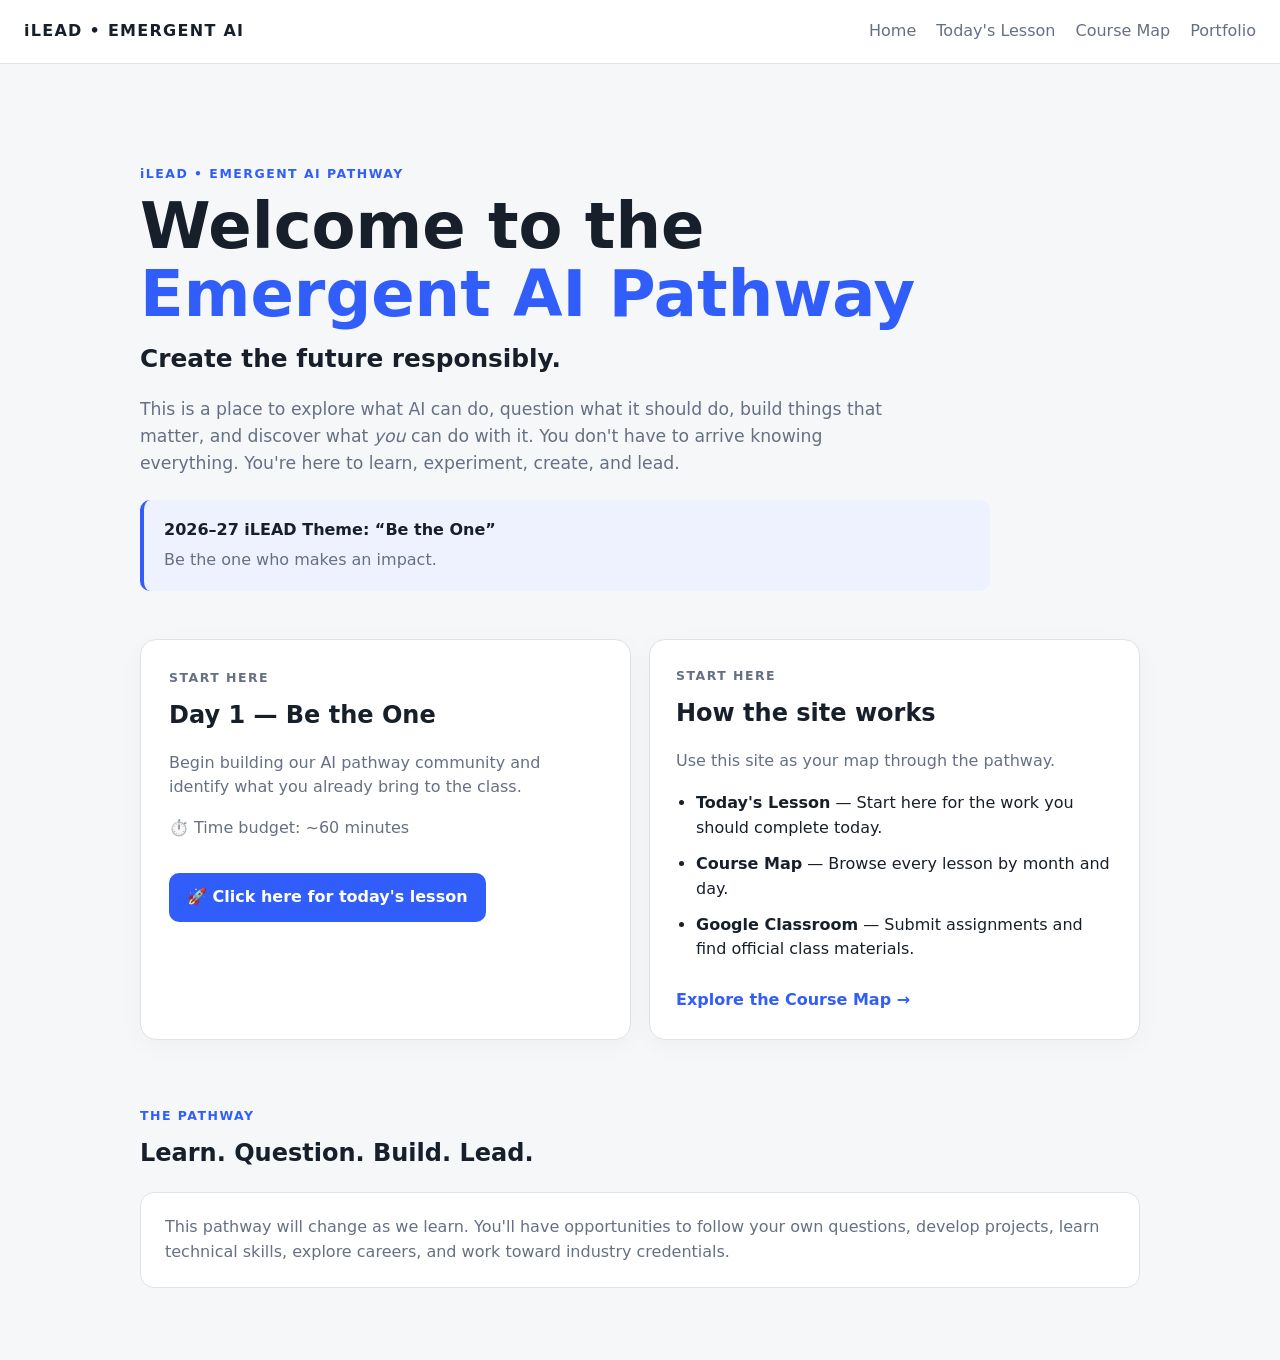
==== index.html @ fb808ba1 "Update index.html" ====
<!doctype html>
<html lang="en">
<head>
<meta charset="utf-8"><meta name="viewport" content="width=device-width, initial-scale=1">
<title>Emergent AI Pathway | iLEAD</title><link rel="stylesheet" href="styles.css">
</head>
<body>
<header class="site-header"><a class="brand" href="index.html">iLEAD • EMERGENT AI</a><nav>
    <a href="index.html">Home</a>

    <a href="today.html">Today's Lesson</a>

    <a href="course-map.html">Course Map</a>

    <a href="portfolio.html">Portfolio</a>
</nav></header>
<main class="container">
<section class="welcome">
<p class="eyebrow">iLEAD • EMERGENT AI PATHWAY</p>
<h1>Welcome to the<br><span>Emergent AI Pathway</span></h1>
<p class="welcome-subtitle">Create the future responsibly.</p>
<p class="welcome-text">This is a place to explore what AI can do, question what it should do, build things that matter, and discover what <em>you</em> can do with it. You don't have to arrive knowing everything. You're here to learn, experiment, create, and lead.</p>
<div class="theme-note"><strong>2026–27 iLEAD Theme: “Be the One”</strong><span>Be the one who makes an impact.</span></div>
</section>
<section class="home-grid">
<div id="today-card" class="home-card today-card"></div>
<div class="home-card"><p class="eyebrow">START HERE</p><h2>How the site works</h2><p>Use this site as your map through the pathway.</p><ul class="site-guide"><li><strong>Today's Lesson</strong> — Start here for the work you should complete today.</li><li><strong>Course Map</strong> — Browse every lesson by month and day.</li><li><strong>Google Classroom</strong> — Submit assignments and find official class materials.</li></ul><a class="text-link" href="course-map.html">Explore the Course Map →</a></div>
</section>
<section class="section"><p class="eyebrow">THE PATHWAY</p><h2>Learn. Question. Build. Lead.</h2><div class="pathway-note"><p>This pathway will change as we learn. You'll have opportunities to follow your own questions, develop projects, learn technical skills, explore careers, and work toward industry credentials.</p></div></section>
</main><script src="app.js"></script>
</body></html>
---- styles.css ----
*{box-sizing:border-box}:root{--bg:#f6f7f9;--surface:#fff;--text:#17202a;--muted:#667085;--line:#dfe3e8;--accent:#315efb;--accent-soft:#eef2ff;--max:1000px}body{margin:0;font-family:Inter,ui-sans-serif,system-ui,-apple-system,BlinkMacSystemFont,"Segoe UI",sans-serif;background:var(--bg);color:var(--text);line-height:1.55}a{color:inherit}.site-header{height:64px;display:flex;align-items:center;justify-content:space-between;padding:0 24px;background:var(--surface);border-bottom:1px solid var(--line);position:sticky;top:0;z-index:10}.brand{font-weight:800;letter-spacing:.08em;text-decoration:none}nav{display:flex;gap:20px}nav a{text-decoration:none;color:var(--muted)}nav a:hover{color:var(--text)}.container{width:min(var(--max),calc(100% - 32px));margin:0 auto;padding:48px 0 72px}.eyebrow{font-size:.78rem;font-weight:800;letter-spacing:.12em;color:var(--accent);margin:0 0 10px}h1{font-size:clamp(2.1rem,5vw,4rem);line-height:1.05;margin:0 0 12px}h2{margin-top:0}.welcome{padding:52px 0 36px;max-width:850px}.welcome h1 span{color:var(--accent)}.welcome-subtitle{font-size:1.55rem;font-weight:750;margin:0 0 18px}.welcome-text{max-width:760px;font-size:1.08rem;color:var(--muted)}.theme-note{margin-top:24px;padding:18px 20px;background:var(--accent-soft);border-left:4px solid var(--accent);border-radius:10px}.theme-note strong,.theme-note span{display:block}.theme-note span{margin-top:5px;color:var(--muted)}.home-grid{display:grid;grid-template-columns:1fr 1fr;gap:18px;margin:12px 0 56px}.home-card{padding:26px;background:var(--surface);border:1px solid var(--line);border-radius:16px;box-shadow:0 6px 24px rgba(0,0,0,.035)}.home-card h2{margin-bottom:8px}.home-card p{color:var(--muted)}.site-guide{margin:18px 0;padding-left:20px}.site-guide li{margin:11px 0}.text-link{display:inline-block;margin-top:8px;color:var(--accent);font-weight:750;text-decoration:none}.text-link:hover{text-decoration:underline}.today-card{padding:28px}.button{display:inline-block;margin-top:16px;padding:12px 18px;border-radius:10px;background:var(--accent);color:#fff;text-decoration:none;font-weight:750}.lesson-meta{color:var(--muted)}.section{padding-top:10px}.pathway-note{padding:22px 24px;background:var(--surface);border:1px solid var(--line);border-radius:14px}.pathway-note p{margin:0;color:var(--muted)}@media(max-width:760px){.home-grid{grid-template-columns:1fr}.welcome{padding-top:32px}.site-header{padding:0 16px}.container{width:min(var(--max),calc(100% - 24px));padding-top:32px}}
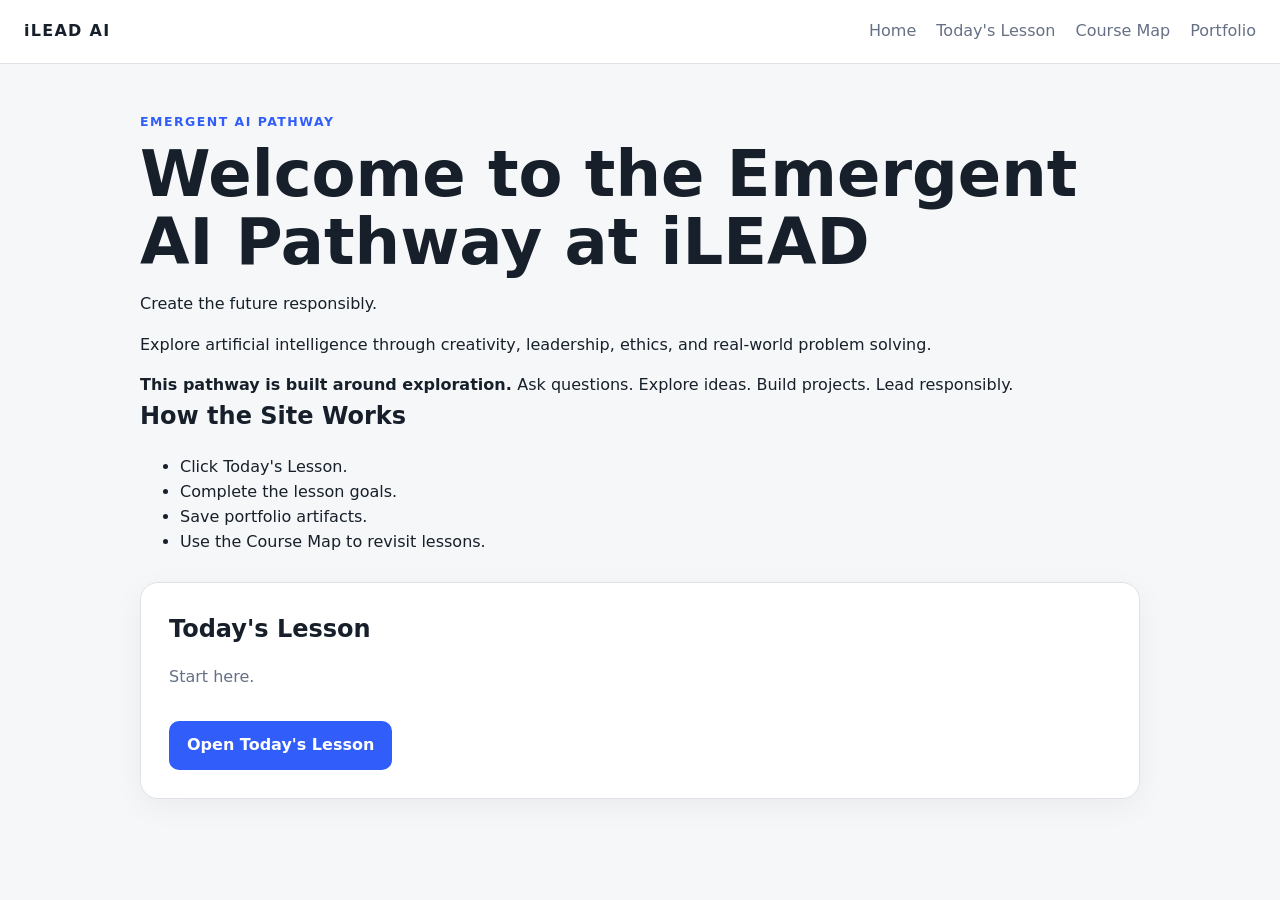
==== commit a78208e4: "Update index.html" ====
--- a/index.html
+++ b/index.html
@@ -1,31 +1,147 @@
-<!doctype html>
+<!DOCTYPE html>
 <html lang="en">
+
 <head>
-<meta charset="utf-8"><meta name="viewport" content="width=device-width, initial-scale=1">
-<title>Emergent AI Pathway | iLEAD</title><link rel="stylesheet" href="styles.css">
+
+    <meta charset="UTF-8">
+
+    <meta name="viewport"
+          content="width=device-width, initial-scale=1.0">
+
+    <title>Emergent AI Pathway</title>
+
+    <link rel="stylesheet"
+          href="styles.css">
+
 </head>
+
 <body>
-<header class="site-header"><a class="brand" href="index.html">iLEAD • EMERGENT AI</a><nav>
-    <a href="index.html">Home</a>
 
-    <a href="today.html">Today's Lesson</a>
+<header class="site-header">
 
-    <a href="course-map.html">Course Map</a>
+    <a class="brand"
+       href="index.html">
 
-    <a href="portfolio.html">Portfolio</a>
-</nav></header>
+        iLEAD AI
+
+    </a>
+
+    <nav>
+
+        <a href="index.html">Home</a>
+
+        <a href="today.html">Today's Lesson</a>
+
+        <a href="course-map.html">Course Map</a>
+
+        <a href="portfolio.html">Portfolio</a>
+
+    </nav>
+
+</header>
+
 <main class="container">
-<section class="welcome">
-<p class="eyebrow">iLEAD • EMERGENT AI PATHWAY</p>
-<h1>Welcome to the<br><span>Emergent AI Pathway</span></h1>
-<p class="welcome-subtitle">Create the future responsibly.</p>
-<p class="welcome-text">This is a place to explore what AI can do, question what it should do, build things that matter, and discover what <em>you</em> can do with it. You don't have to arrive knowing everything. You're here to learn, experiment, create, and lead.</p>
-<div class="theme-note"><strong>2026–27 iLEAD Theme: “Be the One”</strong><span>Be the one who makes an impact.</span></div>
-</section>
-<section class="home-grid">
-<div id="today-card" class="home-card today-card"></div>
-<div class="home-card"><p class="eyebrow">START HERE</p><h2>How the site works</h2><p>Use this site as your map through the pathway.</p><ul class="site-guide"><li><strong>Today's Lesson</strong> — Start here for the work you should complete today.</li><li><strong>Course Map</strong> — Browse every lesson by month and day.</li><li><strong>Google Classroom</strong> — Submit assignments and find official class materials.</li></ul><a class="text-link" href="course-map.html">Explore the Course Map →</a></div>
-</section>
-<section class="section"><p class="eyebrow">THE PATHWAY</p><h2>Learn. Question. Build. Lead.</h2><div class="pathway-note"><p>This pathway will change as we learn. You'll have opportunities to follow your own questions, develop projects, learn technical skills, explore careers, and work toward industry credentials.</p></div></section>
-</main><script src="app.js"></script>
-</body></html>
+
+    <section class="welcome">
+
+        <p class="eyebrow">
+
+            EMERGENT AI PATHWAY
+
+        </p>
+
+        <h1>
+
+            Welcome to the
+            <span>Emergent AI Pathway</span>
+            at iLEAD
+
+        </h1>
+
+        <p class="welcome-subtitle">
+
+            Create the future responsibly.
+
+        </p>
+
+        <p class="welcome-text">
+
+            Explore artificial intelligence through
+            creativity, leadership, ethics, and
+            real-world problem solving.
+
+        </p>
+
+        <div class="theme-note">
+
+            <strong>
+
+                This pathway is built around exploration.
+
+            </strong>
+
+            <span>
+
+                Ask questions. Explore ideas.
+                Build projects. Lead responsibly.
+
+            </span>
+
+        </div>
+
+    </section>
+
+    <section class="home-grid">
+
+        <article class="home-card">
+
+            <h2>
+
+                How the Site Works
+
+            </h2>
+
+            <ul class="site-guide">
+
+                <li>Click Today's Lesson.</li>
+
+                <li>Complete the lesson goals.</li>
+
+                <li>Save portfolio artifacts.</li>
+
+                <li>Use the Course Map to revisit lessons.</li>
+
+            </ul>
+
+        </article>
+
+        <article class="home-card today-card">
+
+            <h2>
+
+                Today's Lesson
+
+            </h2>
+
+            <p class="lesson-meta">
+
+                Start here.
+
+            </p>
+
+            <a class="button"
+               href="today.html">
+
+                Open Today's Lesson
+
+            </a>
+
+        </article>
+
+    </section>
+
+</main>
+
+</body>
+
+</html>
--- a/styles.css
+++ b/styles.css
@@ -1 +1,56 @@
-*{box-sizing:border-box}:root{--bg:#f6f7f9;--surface:#fff;--text:#17202a;--muted:#667085;--line:#dfe3e8;--accent:#315efb;--accent-soft:#eef2ff;--max:1000px}body{margin:0;font-family:Inter,ui-sans-serif,system-ui,-apple-system,BlinkMacSystemFont,"Segoe UI",sans-serif;background:var(--bg);color:var(--text);line-height:1.55}a{color:inherit}.site-header{height:64px;display:flex;align-items:center;justify-content:space-between;padding:0 24px;background:var(--surface);border-bottom:1px solid var(--line);position:sticky;top:0;z-index:10}.brand{font-weight:800;letter-spacing:.08em;text-decoration:none}nav{display:flex;gap:20px}nav a{text-decoration:none;color:var(--muted)}nav a:hover{color:var(--text)}.container{width:min(var(--max),calc(100% - 32px));margin:0 auto;padding:48px 0 72px}.eyebrow{font-size:.78rem;font-weight:800;letter-spacing:.12em;color:var(--accent);margin:0 0 10px}h1{font-size:clamp(2.1rem,5vw,4rem);line-height:1.05;margin:0 0 12px}h2{margin-top:0}.welcome{padding:52px 0 36px;max-width:850px}.welcome h1 span{color:var(--accent)}.welcome-subtitle{font-size:1.55rem;font-weight:750;margin:0 0 18px}.welcome-text{max-width:760px;font-size:1.08rem;color:var(--muted)}.theme-note{margin-top:24px;padding:18px 20px;background:var(--accent-soft);border-left:4px solid var(--accent);border-radius:10px}.theme-note strong,.theme-note span{display:block}.theme-note span{margin-top:5px;color:var(--muted)}.home-grid{display:grid;grid-template-columns:1fr 1fr;gap:18px;margin:12px 0 56px}.home-card{padding:26px;background:var(--surface);border:1px solid var(--line);border-radius:16px;box-shadow:0 6px 24px rgba(0,0,0,.035)}.home-card h2{margin-bottom:8px}.home-card p{color:var(--muted)}.site-guide{margin:18px 0;padding-left:20px}.site-guide li{margin:11px 0}.text-link{display:inline-block;margin-top:8px;color:var(--accent);font-weight:750;text-decoration:none}.text-link:hover{text-decoration:underline}.today-card{padding:28px}.button{display:inline-block;margin-top:16px;padding:12px 18px;border-radius:10px;background:var(--accent);color:#fff;text-decoration:none;font-weight:750}.lesson-meta{color:var(--muted)}.section{padding-top:10px}.pathway-note{padding:22px 24px;background:var(--surface);border:1px solid var(--line);border-radius:14px}.pathway-note p{margin:0;color:var(--muted)}@media(max-width:760px){.home-grid{grid-template-columns:1fr}.welcome{padding-top:32px}.site-header{padding:0 16px}.container{width:min(var(--max),calc(100% - 24px));padding-top:32px}}
+* { box-sizing: border-box; }
+:root {
+  --bg: #f6f7f9;
+  --surface: #ffffff;
+  --text: #17202a;
+  --muted: #667085;
+  --line: #dfe3e8;
+  --accent: #315efb;
+  --accent-soft: #eef2ff;
+  --max: 1000px;
+}
+body { margin: 0; font-family: Inter, ui-sans-serif, system-ui, -apple-system, BlinkMacSystemFont, "Segoe UI", sans-serif; background: var(--bg); color: var(--text); line-height: 1.55; }
+a { color: inherit; }
+.site-header { height: 64px; display: flex; align-items: center; justify-content: space-between; padding: 0 24px; background: var(--surface); border-bottom: 1px solid var(--line); position: sticky; top: 0; z-index: 10; }
+.brand { font-weight: 800; letter-spacing: .08em; text-decoration: none; }
+nav { display: flex; gap: 20px; }
+nav a { text-decoration: none; color: var(--muted); }
+nav a:hover { color: var(--text); }
+.container { width: min(var(--max), calc(100% - 32px)); margin: 0 auto; padding: 48px 0 72px; }
+.hero { padding: 30px 0 34px; }
+.eyebrow { font-size: .78rem; font-weight: 800; letter-spacing: .12em; color: var(--accent); margin: 0 0 10px; }
+h1 { font-size: clamp(2.1rem, 5vw, 4rem); line-height: 1.05; margin: 0 0 12px; }
+h2 { margin-top: 0; }
+.lead { font-size: 1.2rem; color: var(--muted); }
+.today-card { margin-top: 28px; padding: 28px; border-radius: 18px; background: var(--surface); border: 1px solid var(--line); box-shadow: 0 8px 30px rgba(0,0,0,.05); }
+.today-card h2 { margin-bottom: 6px; }
+.button { display: inline-block; margin-top: 16px; padding: 12px 18px; border-radius: 10px; background: var(--accent); color: white; text-decoration: none; font-weight: 750; }
+.quick-links { display: grid; grid-template-columns: repeat(3, 1fr); gap: 16px; margin: 20px 0 56px; }
+.card { display: block; padding: 22px; background: var(--surface); border: 1px solid var(--line); border-radius: 14px; text-decoration: none; }
+.card span { display: block; font-size: 1.6rem; margin-bottom: 10px; }
+.card strong, .card small { display: block; }
+.card small { color: var(--muted); margin-top: 6px; }
+.section { padding-top: 10px; }
+.three-col { display: grid; grid-template-columns: repeat(3, 1fr); gap: 18px; }
+.three-col > div { background: var(--surface); border: 1px solid var(--line); border-radius: 14px; padding: 20px; }
+.three-col h3 { margin-top: 0; }
+.three-col p { color: var(--muted); }
+.month { margin: 28px 0; }
+.month summary { cursor: pointer; list-style: none; font-size: 1.25rem; font-weight: 800; padding: 16px 18px; background: var(--surface); border: 1px solid var(--line); border-radius: 12px; }
+.month summary::-webkit-details-marker { display:none; }
+.lesson-list { display: grid; gap: 10px; margin-top: 10px; }
+.lesson-link { display: flex; justify-content: space-between; gap: 16px; padding: 14px 16px; background: var(--surface); border: 1px solid var(--line); border-radius: 10px; text-decoration: none; }
+.lesson-link:hover { border-color: var(--accent); }
+.lesson-link small { color: var(--muted); }
+.lesson-meta { color: var(--muted); }
+.lesson-block { margin: 28px 0; padding: 22px; background: var(--surface); border: 1px solid var(--line); border-radius: 14px; }
+.time { font-weight: 800; color: var(--accent); }
+.steps { padding-left: 22px; }
+.nav-row { display:flex; justify-content:space-between; gap:12px; margin-top: 40px; }
+.nav-row a { padding: 10px 14px; border:1px solid var(--line); border-radius: 9px; background:var(--surface); text-decoration:none; }
+@media (max-width: 760px) {
+  .quick-links, .three-col { grid-template-columns: 1fr; }
+  .site-header { padding: 0 16px; }
+  nav { gap: 12px; }
+  .container { width: min(var(--max), calc(100% - 24px)); padding-top: 32px; }
+}
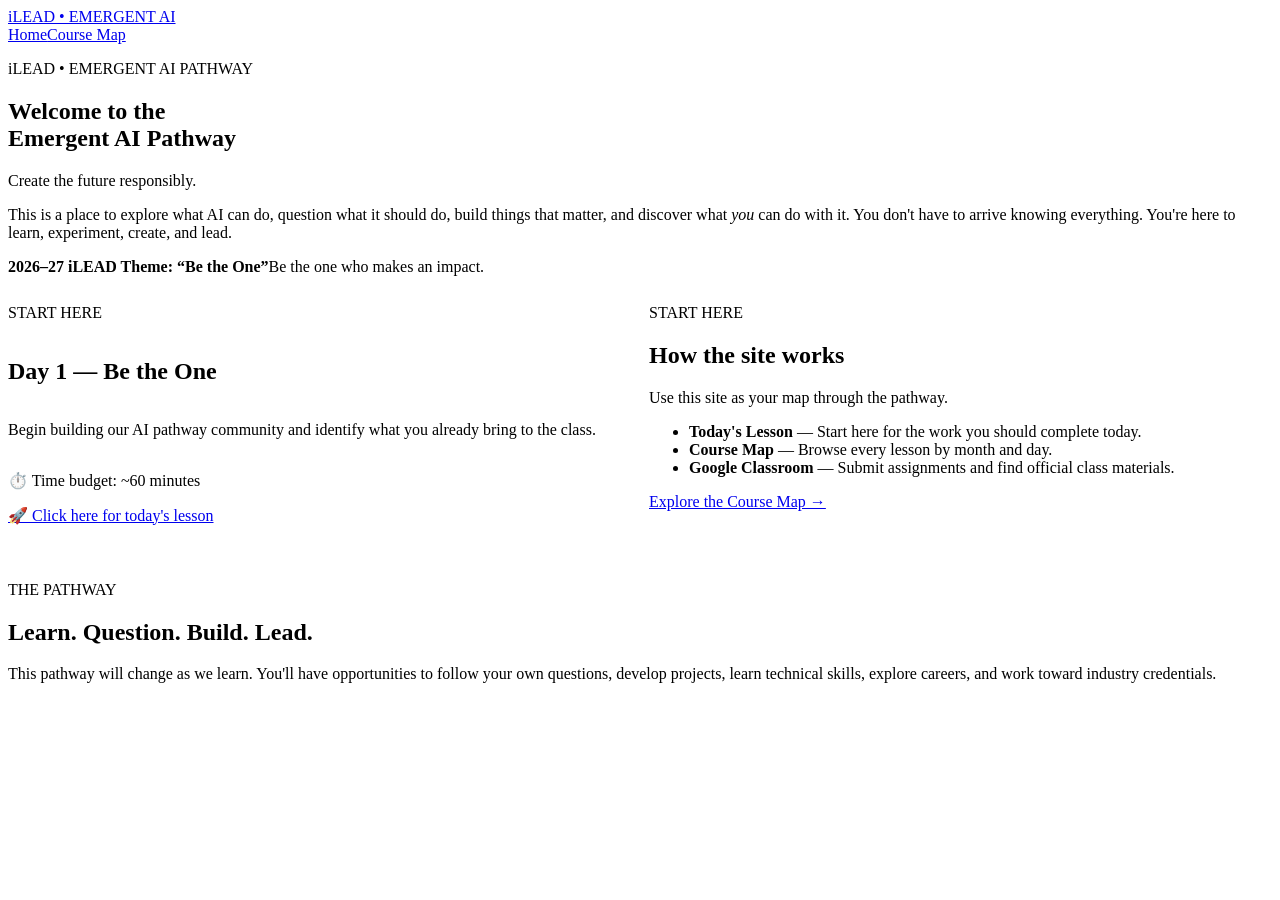
==== commit 7993e3da: "Update index.html" ====
--- a/index.html
+++ b/index.html
@@ -1,147 +1,23 @@
-<!DOCTYPE html>
+<!doctype html>
 <html lang="en">
-
 <head>
-
-    <meta charset="UTF-8">
-
-    <meta name="viewport"
-          content="width=device-width, initial-scale=1.0">
-
-    <title>Emergent AI Pathway</title>
-
-    <link rel="stylesheet"
-          href="styles.css">
-
+<meta charset="utf-8"><meta name="viewport" content="width=device-width, initial-scale=1">
+<title>Emergent AI Pathway | iLEAD</title><link rel="stylesheet" href="styles.css">
 </head>
-
 <body>
-
-<header class="site-header">
-
-    <a class="brand"
-       href="index.html">
-
-        iLEAD AI
-
-    </a>
-
-    <nav>
-
-        <a href="index.html">Home</a>
-
-        <a href="today.html">Today's Lesson</a>
-
-        <a href="course-map.html">Course Map</a>
-
-        <a href="portfolio.html">Portfolio</a>
-
-    </nav>
-
-</header>
-
+<header class="site-header"><a class="brand" href="index.html">iLEAD • EMERGENT AI</a><nav><a href="index.html">Home</a><a href="course-map.html">Course Map</a></nav></header>
 <main class="container">
-
-    <section class="welcome">
-
-        <p class="eyebrow">
-
-            EMERGENT AI PATHWAY
-
-        </p>
-
-        <h1>
-
-            Welcome to the
-            <span>Emergent AI Pathway</span>
-            at iLEAD
-
-        </h1>
-
-        <p class="welcome-subtitle">
-
-            Create the future responsibly.
-
-        </p>
-
-        <p class="welcome-text">
-
-            Explore artificial intelligence through
-            creativity, leadership, ethics, and
-            real-world problem solving.
-
-        </p>
-
-        <div class="theme-note">
-
-            <strong>
-
-                This pathway is built around exploration.
-
-            </strong>
-
-            <span>
-
-                Ask questions. Explore ideas.
-                Build projects. Lead responsibly.
-
-            </span>
-
-        </div>
-
-    </section>
-
-    <section class="home-grid">
-
-        <article class="home-card">
-
-            <h2>
-
-                How the Site Works
-
-            </h2>
-
-            <ul class="site-guide">
-
-                <li>Click Today's Lesson.</li>
-
-                <li>Complete the lesson goals.</li>
-
-                <li>Save portfolio artifacts.</li>
-
-                <li>Use the Course Map to revisit lessons.</li>
-
-            </ul>
-
-        </article>
-
-        <article class="home-card today-card">
-
-            <h2>
-
-                Today's Lesson
-
-            </h2>
-
-            <p class="lesson-meta">
-
-                Start here.
-
-            </p>
-
-            <a class="button"
-               href="today.html">
-
-                Open Today's Lesson
-
-            </a>
-
-        </article>
-
-    </section>
-
-</main>
-
-</body>
-
-</html>
+<section class="welcome">
+<p class="eyebrow">iLEAD • EMERGENT AI PATHWAY</p>
+<h1>Welcome to the<br><span>Emergent AI Pathway</span></h1>
+<p class="welcome-subtitle">Create the future responsibly.</p>
+<p class="welcome-text">This is a place to explore what AI can do, question what it should do, build things that matter, and discover what <em>you</em> can do with it. You don't have to arrive knowing everything. You're here to learn, experiment, create, and lead.</p>
+<div class="theme-note"><strong>2026–27 iLEAD Theme: “Be the One”</strong><span>Be the one who makes an impact.</span></div>
+</section>
+<section class="home-grid">
+<div id="today-card" class="home-card today-card"></div>
+<div class="home-card"><p class="eyebrow">START HERE</p><h2>How the site works</h2><p>Use this site as your map through the pathway.</p><ul class="site-guide"><li><strong>Today's Lesson</strong> — Start here for the work you should complete today.</li><li><strong>Course Map</strong> — Browse every lesson by month and day.</li><li><strong>Google Classroom</strong> — Submit assignments and find official class materials.</li></ul><a class="text-link" href="course-map.html">Explore the Course Map →</a></div>
+</section>
+<section class="section"><p class="eyebrow">THE PATHWAY</p><h2>Learn. Question. Build. Lead.</h2><div class="pathway-note"><p>This pathway will change as we learn. You'll have opportunities to follow your own questions, develop projects, learn technical skills, explore careers, and work toward industry credentials.</p></div></section>
+</main><script src="app.js"></script>
+</body></html>
--- a/styles.css
+++ b/styles.css
@@ -1,56 +1,20 @@
-* { box-sizing: border-box; }
-:root {
-  --bg: #f6f7f9;
-  --surface: #ffffff;
-  --text: #17202a;
-  --muted: #667085;
-  --line: #dfe3e8;
-  --accent: #315efb;
-  --accent-soft: #eef2ff;
-  --max: 1000px;
+.home-grid {
+    display: grid;
+    grid-template-columns: 1fr 1fr;
+    gap: 18px;
+    margin: 12px 0 56px;
 }
-body { margin: 0; font-family: Inter, ui-sans-serif, system-ui, -apple-system, BlinkMacSystemFont, "Segoe UI", sans-serif; background: var(--bg); color: var(--text); line-height: 1.55; }
-a { color: inherit; }
-.site-header { height: 64px; display: flex; align-items: center; justify-content: space-between; padding: 0 24px; background: var(--surface); border-bottom: 1px solid var(--line); position: sticky; top: 0; z-index: 10; }
-.brand { font-weight: 800; letter-spacing: .08em; text-decoration: none; }
-nav { display: flex; gap: 20px; }
-nav a { text-decoration: none; color: var(--muted); }
-nav a:hover { color: var(--text); }
-.container { width: min(var(--max), calc(100% - 32px)); margin: 0 auto; padding: 48px 0 72px; }
-.hero { padding: 30px 0 34px; }
-.eyebrow { font-size: .78rem; font-weight: 800; letter-spacing: .12em; color: var(--accent); margin: 0 0 10px; }
-h1 { font-size: clamp(2.1rem, 5vw, 4rem); line-height: 1.05; margin: 0 0 12px; }
-h2 { margin-top: 0; }
-.lead { font-size: 1.2rem; color: var(--muted); }
-.today-card { margin-top: 28px; padding: 28px; border-radius: 18px; background: var(--surface); border: 1px solid var(--line); box-shadow: 0 8px 30px rgba(0,0,0,.05); }
-.today-card h2 { margin-bottom: 6px; }
-.button { display: inline-block; margin-top: 16px; padding: 12px 18px; border-radius: 10px; background: var(--accent); color: white; text-decoration: none; font-weight: 750; }
-.quick-links { display: grid; grid-template-columns: repeat(3, 1fr); gap: 16px; margin: 20px 0 56px; }
-.card { display: block; padding: 22px; background: var(--surface); border: 1px solid var(--line); border-radius: 14px; text-decoration: none; }
-.card span { display: block; font-size: 1.6rem; margin-bottom: 10px; }
-.card strong, .card small { display: block; }
-.card small { color: var(--muted); margin-top: 6px; }
-.section { padding-top: 10px; }
-.three-col { display: grid; grid-template-columns: repeat(3, 1fr); gap: 18px; }
-.three-col > div { background: var(--surface); border: 1px solid var(--line); border-radius: 14px; padding: 20px; }
-.three-col h3 { margin-top: 0; }
-.three-col p { color: var(--muted); }
-.month { margin: 28px 0; }
-.month summary { cursor: pointer; list-style: none; font-size: 1.25rem; font-weight: 800; padding: 16px 18px; background: var(--surface); border: 1px solid var(--line); border-radius: 12px; }
-.month summary::-webkit-details-marker { display:none; }
-.lesson-list { display: grid; gap: 10px; margin-top: 10px; }
-.lesson-link { display: flex; justify-content: space-between; gap: 16px; padding: 14px 16px; background: var(--surface); border: 1px solid var(--line); border-radius: 10px; text-decoration: none; }
-.lesson-link:hover { border-color: var(--accent); }
-.lesson-link small { color: var(--muted); }
-.lesson-meta { color: var(--muted); }
-.lesson-block { margin: 28px 0; padding: 22px; background: var(--surface); border: 1px solid var(--line); border-radius: 14px; }
-.time { font-weight: 800; color: var(--accent); }
-.steps { padding-left: 22px; }
-.nav-row { display:flex; justify-content:space-between; gap:12px; margin-top: 40px; }
-.nav-row a { padding: 10px 14px; border:1px solid var(--line); border-radius: 9px; background:var(--surface); text-decoration:none; }
+
+.today-card {
+    display: flex;
+    flex-direction: column;
+    justify-content: space-between;
+}
+
 @media (max-width: 760px) {
-  .quick-links, .three-col { grid-template-columns: 1fr; }
-  .site-header { padding: 0 16px; }
-  nav { gap: 12px; }
-  .container { width: min(var(--max), calc(100% - 24px)); padding-top: 32px; }
+
+    .home-grid {
+        grid-template-columns: 1fr;
+    }
+
 }
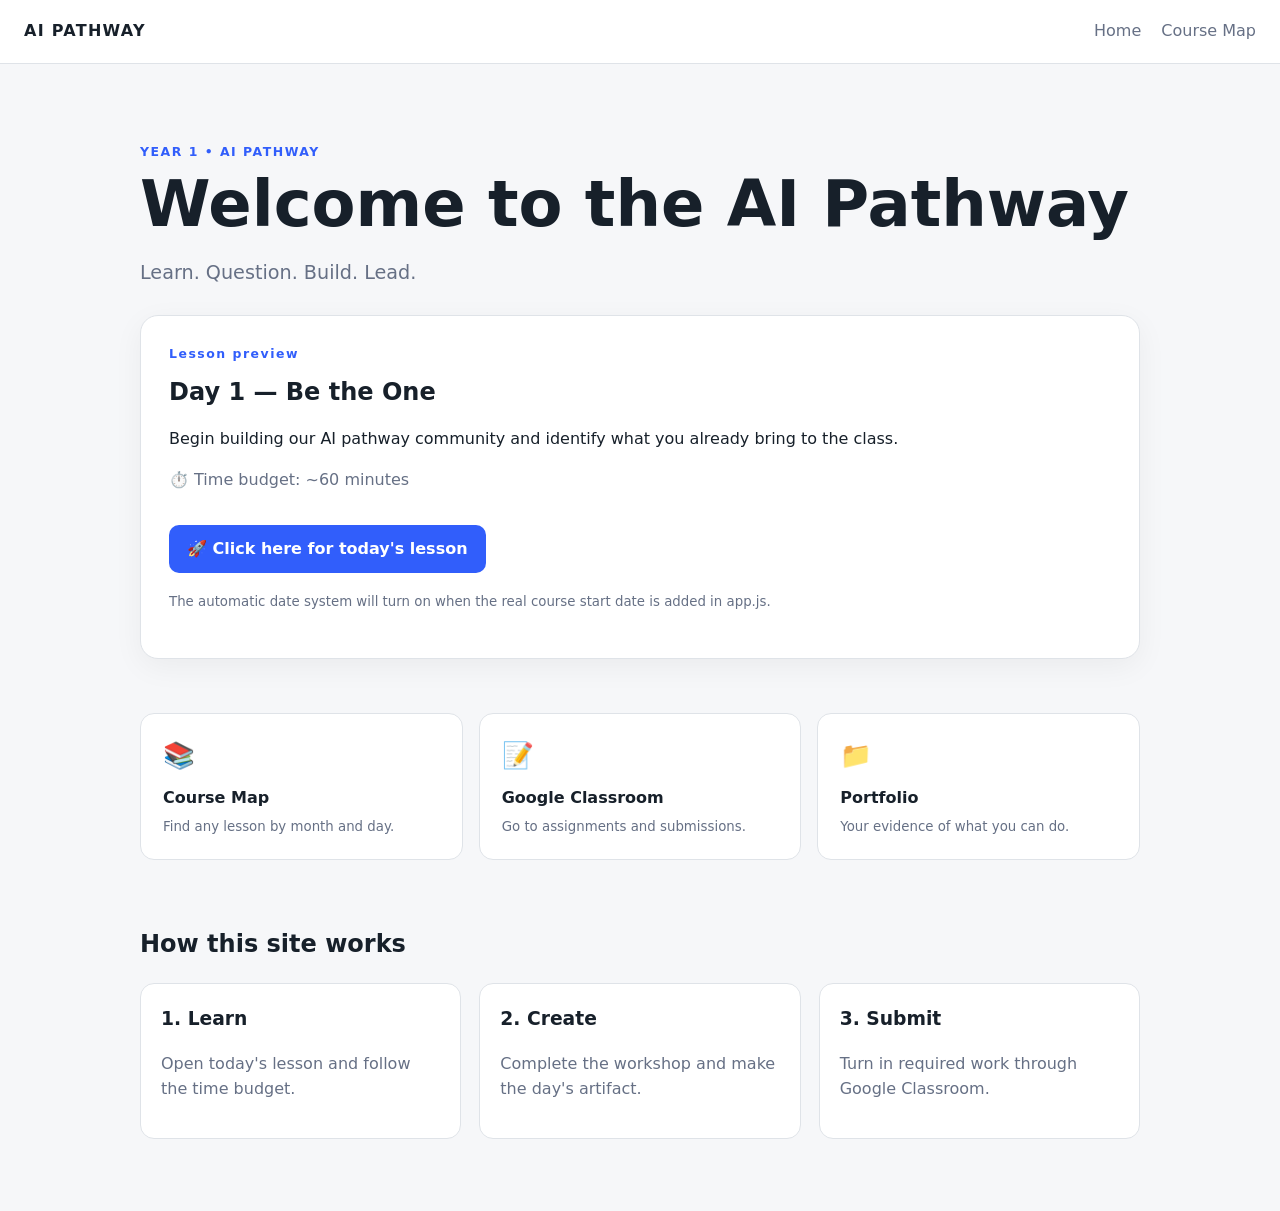
==== commit ba0d8090: "Add files via upload" ====
--- a/index.html
+++ b/index.html
@@ -1,23 +1,43 @@
 <!doctype html>
 <html lang="en">
 <head>
-<meta charset="utf-8"><meta name="viewport" content="width=device-width, initial-scale=1">
-<title>Emergent AI Pathway | iLEAD</title><link rel="stylesheet" href="styles.css">
+  <meta charset="utf-8">
+  <meta name="viewport" content="width=device-width, initial-scale=1">
+  <title>AI Pathway</title>
+  <link rel="stylesheet" href="styles.css">
 </head>
 <body>
-<header class="site-header"><a class="brand" href="index.html">iLEAD • EMERGENT AI</a><nav><a href="index.html">Home</a><a href="course-map.html">Course Map</a></nav></header>
+<header class="site-header">
+  <a class="brand" href="index.html">AI PATHWAY</a>
+  <nav>
+    <a href="index.html">Home</a>
+    <a href="course-map.html">Course Map</a>
+  </nav>
+</header>
+
 <main class="container">
-<section class="welcome">
-<p class="eyebrow">iLEAD • EMERGENT AI PATHWAY</p>
-<h1>Welcome to the<br><span>Emergent AI Pathway</span></h1>
-<p class="welcome-subtitle">Create the future responsibly.</p>
-<p class="welcome-text">This is a place to explore what AI can do, question what it should do, build things that matter, and discover what <em>you</em> can do with it. You don't have to arrive knowing everything. You're here to learn, experiment, create, and lead.</p>
-<div class="theme-note"><strong>2026–27 iLEAD Theme: “Be the One”</strong><span>Be the one who makes an impact.</span></div>
-</section>
-<section class="home-grid">
-<div id="today-card" class="home-card today-card"></div>
-<div class="home-card"><p class="eyebrow">START HERE</p><h2>How the site works</h2><p>Use this site as your map through the pathway.</p><ul class="site-guide"><li><strong>Today's Lesson</strong> — Start here for the work you should complete today.</li><li><strong>Course Map</strong> — Browse every lesson by month and day.</li><li><strong>Google Classroom</strong> — Submit assignments and find official class materials.</li></ul><a class="text-link" href="course-map.html">Explore the Course Map →</a></div>
-</section>
-<section class="section"><p class="eyebrow">THE PATHWAY</p><h2>Learn. Question. Build. Lead.</h2><div class="pathway-note"><p>This pathway will change as we learn. You'll have opportunities to follow your own questions, develop projects, learn technical skills, explore careers, and work toward industry credentials.</p></div></section>
-</main><script src="app.js"></script>
-</body></html>
+  <section class="hero">
+    <p class="eyebrow">YEAR 1 • AI PATHWAY</p>
+    <h1>Welcome to the AI Pathway</h1>
+    <p class="lead">Learn. Question. Build. Lead.</p>
+    <div id="today-card" class="today-card"></div>
+  </section>
+
+  <section class="quick-links">
+    <a class="card" href="course-map.html"><span>📚</span><strong>Course Map</strong><small>Find any lesson by month and day.</small></a>
+    <a class="card" href="#" data-classroom-link><span>📝</span><strong>Google Classroom</strong><small>Go to assignments and submissions.</small></a>
+    <a class="card" href="#"><span>📁</span><strong>Portfolio</strong><small>Your evidence of what you can do.</small></a>
+  </section>
+
+  <section class="section">
+    <h2>How this site works</h2>
+    <div class="three-col">
+      <div><h3>1. Learn</h3><p>Open today's lesson and follow the time budget.</p></div>
+      <div><h3>2. Create</h3><p>Complete the workshop and make the day's artifact.</p></div>
+      <div><h3>3. Submit</h3><p>Turn in required work through Google Classroom.</p></div>
+    </div>
+  </section>
+</main>
+<script src="app.js"></script>
+</body>
+</html>
--- a/styles.css
+++ b/styles.css
@@ -1,20 +1,56 @@
-.home-grid {
-    display: grid;
-    grid-template-columns: 1fr 1fr;
-    gap: 18px;
-    margin: 12px 0 56px;
+* { box-sizing: border-box; }
+:root {
+  --bg: #f6f7f9;
+  --surface: #ffffff;
+  --text: #17202a;
+  --muted: #667085;
+  --line: #dfe3e8;
+  --accent: #315efb;
+  --accent-soft: #eef2ff;
+  --max: 1000px;
 }
-
-.today-card {
-    display: flex;
-    flex-direction: column;
-    justify-content: space-between;
+body { margin: 0; font-family: Inter, ui-sans-serif, system-ui, -apple-system, BlinkMacSystemFont, "Segoe UI", sans-serif; background: var(--bg); color: var(--text); line-height: 1.55; }
+a { color: inherit; }
+.site-header { height: 64px; display: flex; align-items: center; justify-content: space-between; padding: 0 24px; background: var(--surface); border-bottom: 1px solid var(--line); position: sticky; top: 0; z-index: 10; }
+.brand { font-weight: 800; letter-spacing: .08em; text-decoration: none; }
+nav { display: flex; gap: 20px; }
+nav a { text-decoration: none; color: var(--muted); }
+nav a:hover { color: var(--text); }
+.container { width: min(var(--max), calc(100% - 32px)); margin: 0 auto; padding: 48px 0 72px; }
+.hero { padding: 30px 0 34px; }
+.eyebrow { font-size: .78rem; font-weight: 800; letter-spacing: .12em; color: var(--accent); margin: 0 0 10px; }
+h1 { font-size: clamp(2.1rem, 5vw, 4rem); line-height: 1.05; margin: 0 0 12px; }
+h2 { margin-top: 0; }
+.lead { font-size: 1.2rem; color: var(--muted); }
+.today-card { margin-top: 28px; padding: 28px; border-radius: 18px; background: var(--surface); border: 1px solid var(--line); box-shadow: 0 8px 30px rgba(0,0,0,.05); }
+.today-card h2 { margin-bottom: 6px; }
+.button { display: inline-block; margin-top: 16px; padding: 12px 18px; border-radius: 10px; background: var(--accent); color: white; text-decoration: none; font-weight: 750; }
+.quick-links { display: grid; grid-template-columns: repeat(3, 1fr); gap: 16px; margin: 20px 0 56px; }
+.card { display: block; padding: 22px; background: var(--surface); border: 1px solid var(--line); border-radius: 14px; text-decoration: none; }
+.card span { display: block; font-size: 1.6rem; margin-bottom: 10px; }
+.card strong, .card small { display: block; }
+.card small { color: var(--muted); margin-top: 6px; }
+.section { padding-top: 10px; }
+.three-col { display: grid; grid-template-columns: repeat(3, 1fr); gap: 18px; }
+.three-col > div { background: var(--surface); border: 1px solid var(--line); border-radius: 14px; padding: 20px; }
+.three-col h3 { margin-top: 0; }
+.three-col p { color: var(--muted); }
+.month { margin: 28px 0; }
+.month summary { cursor: pointer; list-style: none; font-size: 1.25rem; font-weight: 800; padding: 16px 18px; background: var(--surface); border: 1px solid var(--line); border-radius: 12px; }
+.month summary::-webkit-details-marker { display:none; }
+.lesson-list { display: grid; gap: 10px; margin-top: 10px; }
+.lesson-link { display: flex; justify-content: space-between; gap: 16px; padding: 14px 16px; background: var(--surface); border: 1px solid var(--line); border-radius: 10px; text-decoration: none; }
+.lesson-link:hover { border-color: var(--accent); }
+.lesson-link small { color: var(--muted); }
+.lesson-meta { color: var(--muted); }
+.lesson-block { margin: 28px 0; padding: 22px; background: var(--surface); border: 1px solid var(--line); border-radius: 14px; }
+.time { font-weight: 800; color: var(--accent); }
+.steps { padding-left: 22px; }
+.nav-row { display:flex; justify-content:space-between; gap:12px; margin-top: 40px; }
+.nav-row a { padding: 10px 14px; border:1px solid var(--line); border-radius: 9px; background:var(--surface); text-decoration:none; }
+@media (max-width: 760px) {
+  .quick-links, .three-col { grid-template-columns: 1fr; }
+  .site-header { padding: 0 16px; }
+  nav { gap: 12px; }
+  .container { width: min(var(--max), calc(100% - 24px)); padding-top: 32px; }
 }
-
-@media (max-width: 760px) {
-
-    .home-grid {
-        grid-template-columns: 1fr;
-    }
-
-}
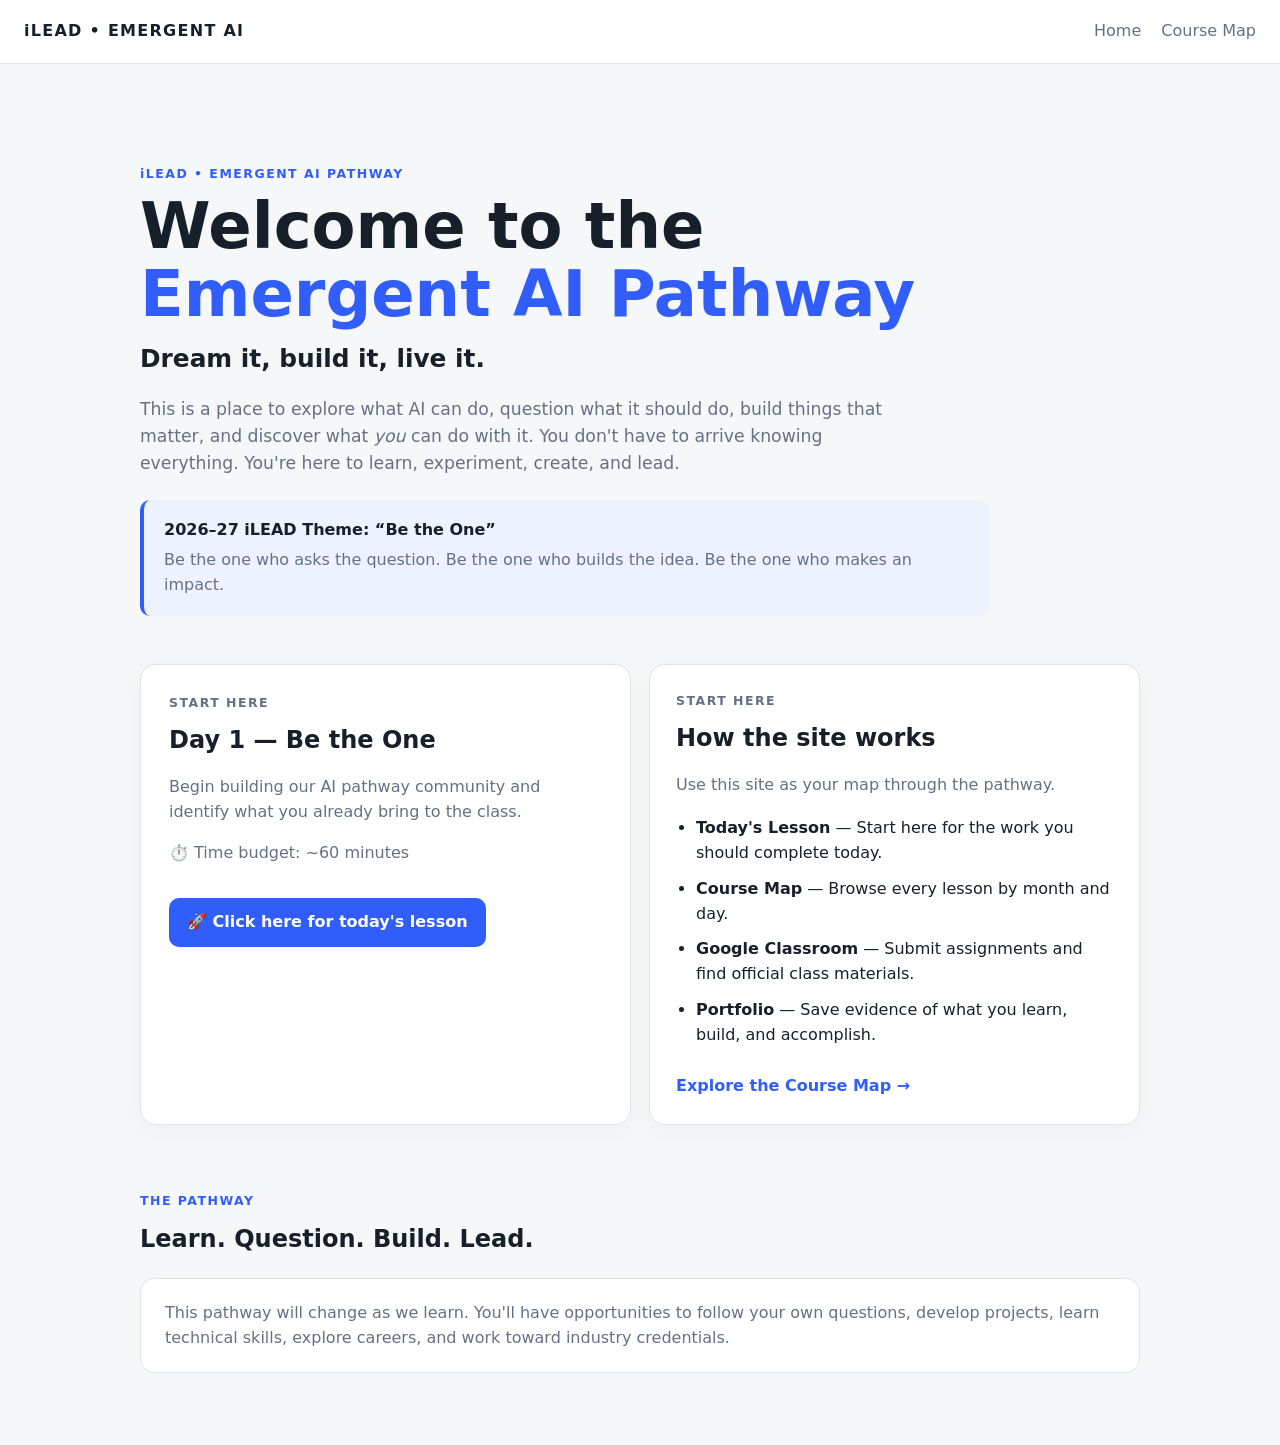
==== commit bc7ba5e3: "Add files via upload Added zip ai_pathway_site" ====
--- a/index.html
+++ b/index.html
@@ -1,43 +1,23 @@
 <!doctype html>
 <html lang="en">
 <head>
-  <meta charset="utf-8">
-  <meta name="viewport" content="width=device-width, initial-scale=1">
-  <title>AI Pathway</title>
-  <link rel="stylesheet" href="styles.css">
+<meta charset="utf-8"><meta name="viewport" content="width=device-width, initial-scale=1">
+<title>Emergent AI Pathway | iLEAD</title><link rel="stylesheet" href="styles.css">
 </head>
 <body>
-<header class="site-header">
-  <a class="brand" href="index.html">AI PATHWAY</a>
-  <nav>
-    <a href="index.html">Home</a>
-    <a href="course-map.html">Course Map</a>
-  </nav>
-</header>
-
+<header class="site-header"><a class="brand" href="index.html">iLEAD • EMERGENT AI</a><nav><a href="index.html">Home</a><a href="course-map.html">Course Map</a></nav></header>
 <main class="container">
-  <section class="hero">
-    <p class="eyebrow">YEAR 1 • AI PATHWAY</p>
-    <h1>Welcome to the AI Pathway</h1>
-    <p class="lead">Learn. Question. Build. Lead.</p>
-    <div id="today-card" class="today-card"></div>
-  </section>
-
-  <section class="quick-links">
-    <a class="card" href="course-map.html"><span>📚</span><strong>Course Map</strong><small>Find any lesson by month and day.</small></a>
-    <a class="card" href="#" data-classroom-link><span>📝</span><strong>Google Classroom</strong><small>Go to assignments and submissions.</small></a>
-    <a class="card" href="#"><span>📁</span><strong>Portfolio</strong><small>Your evidence of what you can do.</small></a>
-  </section>
-
-  <section class="section">
-    <h2>How this site works</h2>
-    <div class="three-col">
-      <div><h3>1. Learn</h3><p>Open today's lesson and follow the time budget.</p></div>
-      <div><h3>2. Create</h3><p>Complete the workshop and make the day's artifact.</p></div>
-      <div><h3>3. Submit</h3><p>Turn in required work through Google Classroom.</p></div>
-    </div>
-  </section>
-</main>
-<script src="app.js"></script>
-</body>
-</html>
+<section class="welcome">
+<p class="eyebrow">iLEAD • EMERGENT AI PATHWAY</p>
+<h1>Welcome to the<br><span>Emergent AI Pathway</span></h1>
+<p class="welcome-subtitle">Dream it, build it, live it.</p>
+<p class="welcome-text">This is a place to explore what AI can do, question what it should do, build things that matter, and discover what <em>you</em> can do with it. You don't have to arrive knowing everything. You're here to learn, experiment, create, and lead.</p>
+<div class="theme-note"><strong>2026–27 iLEAD Theme: “Be the One”</strong><span>Be the one who asks the question. Be the one who builds the idea. Be the one who makes an impact.</span></div>
+</section>
+<section class="home-grid">
+<div id="today-card" class="home-card today-card"></div>
+<div class="home-card"><p class="eyebrow">START HERE</p><h2>How the site works</h2><p>Use this site as your map through the pathway.</p><ul class="site-guide"><li><strong>Today's Lesson</strong> — Start here for the work you should complete today.</li><li><strong>Course Map</strong> — Browse every lesson by month and day.</li><li><strong>Google Classroom</strong> — Submit assignments and find official class materials.</li><li><strong>Portfolio</strong> — Save evidence of what you learn, build, and accomplish.</li></ul><a class="text-link" href="course-map.html">Explore the Course Map →</a></div>
+</section>
+<section class="section"><p class="eyebrow">THE PATHWAY</p><h2>Learn. Question. Build. Lead.</h2><div class="pathway-note"><p>This pathway will change as we learn. You'll have opportunities to follow your own questions, develop projects, learn technical skills, explore careers, and work toward industry credentials.</p></div></section>
+</main><script src="app.js"></script>
+</body></html>
--- a/styles.css
+++ b/styles.css
@@ -1,56 +1 @@
-* { box-sizing: border-box; }
-:root {
-  --bg: #f6f7f9;
-  --surface: #ffffff;
-  --text: #17202a;
-  --muted: #667085;
-  --line: #dfe3e8;
-  --accent: #315efb;
-  --accent-soft: #eef2ff;
-  --max: 1000px;
-}
-body { margin: 0; font-family: Inter, ui-sans-serif, system-ui, -apple-system, BlinkMacSystemFont, "Segoe UI", sans-serif; background: var(--bg); color: var(--text); line-height: 1.55; }
-a { color: inherit; }
-.site-header { height: 64px; display: flex; align-items: center; justify-content: space-between; padding: 0 24px; background: var(--surface); border-bottom: 1px solid var(--line); position: sticky; top: 0; z-index: 10; }
-.brand { font-weight: 800; letter-spacing: .08em; text-decoration: none; }
-nav { display: flex; gap: 20px; }
-nav a { text-decoration: none; color: var(--muted); }
-nav a:hover { color: var(--text); }
-.container { width: min(var(--max), calc(100% - 32px)); margin: 0 auto; padding: 48px 0 72px; }
-.hero { padding: 30px 0 34px; }
-.eyebrow { font-size: .78rem; font-weight: 800; letter-spacing: .12em; color: var(--accent); margin: 0 0 10px; }
-h1 { font-size: clamp(2.1rem, 5vw, 4rem); line-height: 1.05; margin: 0 0 12px; }
-h2 { margin-top: 0; }
-.lead { font-size: 1.2rem; color: var(--muted); }
-.today-card { margin-top: 28px; padding: 28px; border-radius: 18px; background: var(--surface); border: 1px solid var(--line); box-shadow: 0 8px 30px rgba(0,0,0,.05); }
-.today-card h2 { margin-bottom: 6px; }
-.button { display: inline-block; margin-top: 16px; padding: 12px 18px; border-radius: 10px; background: var(--accent); color: white; text-decoration: none; font-weight: 750; }
-.quick-links { display: grid; grid-template-columns: repeat(3, 1fr); gap: 16px; margin: 20px 0 56px; }
-.card { display: block; padding: 22px; background: var(--surface); border: 1px solid var(--line); border-radius: 14px; text-decoration: none; }
-.card span { display: block; font-size: 1.6rem; margin-bottom: 10px; }
-.card strong, .card small { display: block; }
-.card small { color: var(--muted); margin-top: 6px; }
-.section { padding-top: 10px; }
-.three-col { display: grid; grid-template-columns: repeat(3, 1fr); gap: 18px; }
-.three-col > div { background: var(--surface); border: 1px solid var(--line); border-radius: 14px; padding: 20px; }
-.three-col h3 { margin-top: 0; }
-.three-col p { color: var(--muted); }
-.month { margin: 28px 0; }
-.month summary { cursor: pointer; list-style: none; font-size: 1.25rem; font-weight: 800; padding: 16px 18px; background: var(--surface); border: 1px solid var(--line); border-radius: 12px; }
-.month summary::-webkit-details-marker { display:none; }
-.lesson-list { display: grid; gap: 10px; margin-top: 10px; }
-.lesson-link { display: flex; justify-content: space-between; gap: 16px; padding: 14px 16px; background: var(--surface); border: 1px solid var(--line); border-radius: 10px; text-decoration: none; }
-.lesson-link:hover { border-color: var(--accent); }
-.lesson-link small { color: var(--muted); }
-.lesson-meta { color: var(--muted); }
-.lesson-block { margin: 28px 0; padding: 22px; background: var(--surface); border: 1px solid var(--line); border-radius: 14px; }
-.time { font-weight: 800; color: var(--accent); }
-.steps { padding-left: 22px; }
-.nav-row { display:flex; justify-content:space-between; gap:12px; margin-top: 40px; }
-.nav-row a { padding: 10px 14px; border:1px solid var(--line); border-radius: 9px; background:var(--surface); text-decoration:none; }
-@media (max-width: 760px) {
-  .quick-links, .three-col { grid-template-columns: 1fr; }
-  .site-header { padding: 0 16px; }
-  nav { gap: 12px; }
-  .container { width: min(var(--max), calc(100% - 24px)); padding-top: 32px; }
-}
+*{box-sizing:border-box}:root{--bg:#f6f7f9;--surface:#fff;--text:#17202a;--muted:#667085;--line:#dfe3e8;--accent:#315efb;--accent-soft:#eef2ff;--max:1000px}body{margin:0;font-family:Inter,ui-sans-serif,system-ui,-apple-system,BlinkMacSystemFont,"Segoe UI",sans-serif;background:var(--bg);color:var(--text);line-height:1.55}a{color:inherit}.site-header{height:64px;display:flex;align-items:center;justify-content:space-between;padding:0 24px;background:var(--surface);border-bottom:1px solid var(--line);position:sticky;top:0;z-index:10}.brand{font-weight:800;letter-spacing:.08em;text-decoration:none}nav{display:flex;gap:20px}nav a{text-decoration:none;color:var(--muted)}nav a:hover{color:var(--text)}.container{width:min(var(--max),calc(100% - 32px));margin:0 auto;padding:48px 0 72px}.eyebrow{font-size:.78rem;font-weight:800;letter-spacing:.12em;color:var(--accent);margin:0 0 10px}h1{font-size:clamp(2.1rem,5vw,4rem);line-height:1.05;margin:0 0 12px}h2{margin-top:0}.welcome{padding:52px 0 36px;max-width:850px}.welcome h1 span{color:var(--accent)}.welcome-subtitle{font-size:1.55rem;font-weight:750;margin:0 0 18px}.welcome-text{max-width:760px;font-size:1.08rem;color:var(--muted)}.theme-note{margin-top:24px;padding:18px 20px;background:var(--accent-soft);border-left:4px solid var(--accent);border-radius:10px}.theme-note strong,.theme-note span{display:block}.theme-note span{margin-top:5px;color:var(--muted)}.home-grid{display:grid;grid-template-columns:1fr 1fr;gap:18px;margin:12px 0 56px}.home-card{padding:26px;background:var(--surface);border:1px solid var(--line);border-radius:16px;box-shadow:0 6px 24px rgba(0,0,0,.035)}.home-card h2{margin-bottom:8px}.home-card p{color:var(--muted)}.site-guide{margin:18px 0;padding-left:20px}.site-guide li{margin:11px 0}.text-link{display:inline-block;margin-top:8px;color:var(--accent);font-weight:750;text-decoration:none}.text-link:hover{text-decoration:underline}.today-card{padding:28px}.button{display:inline-block;margin-top:16px;padding:12px 18px;border-radius:10px;background:var(--accent);color:#fff;text-decoration:none;font-weight:750}.lesson-meta{color:var(--muted)}.section{padding-top:10px}.pathway-note{padding:22px 24px;background:var(--surface);border:1px solid var(--line);border-radius:14px}.pathway-note p{margin:0;color:var(--muted)}@media(max-width:760px){.home-grid{grid-template-columns:1fr}.welcome{padding-top:32px}.site-header{padding:0 16px}.container{width:min(var(--max),calc(100% - 24px));padding-top:32px}}
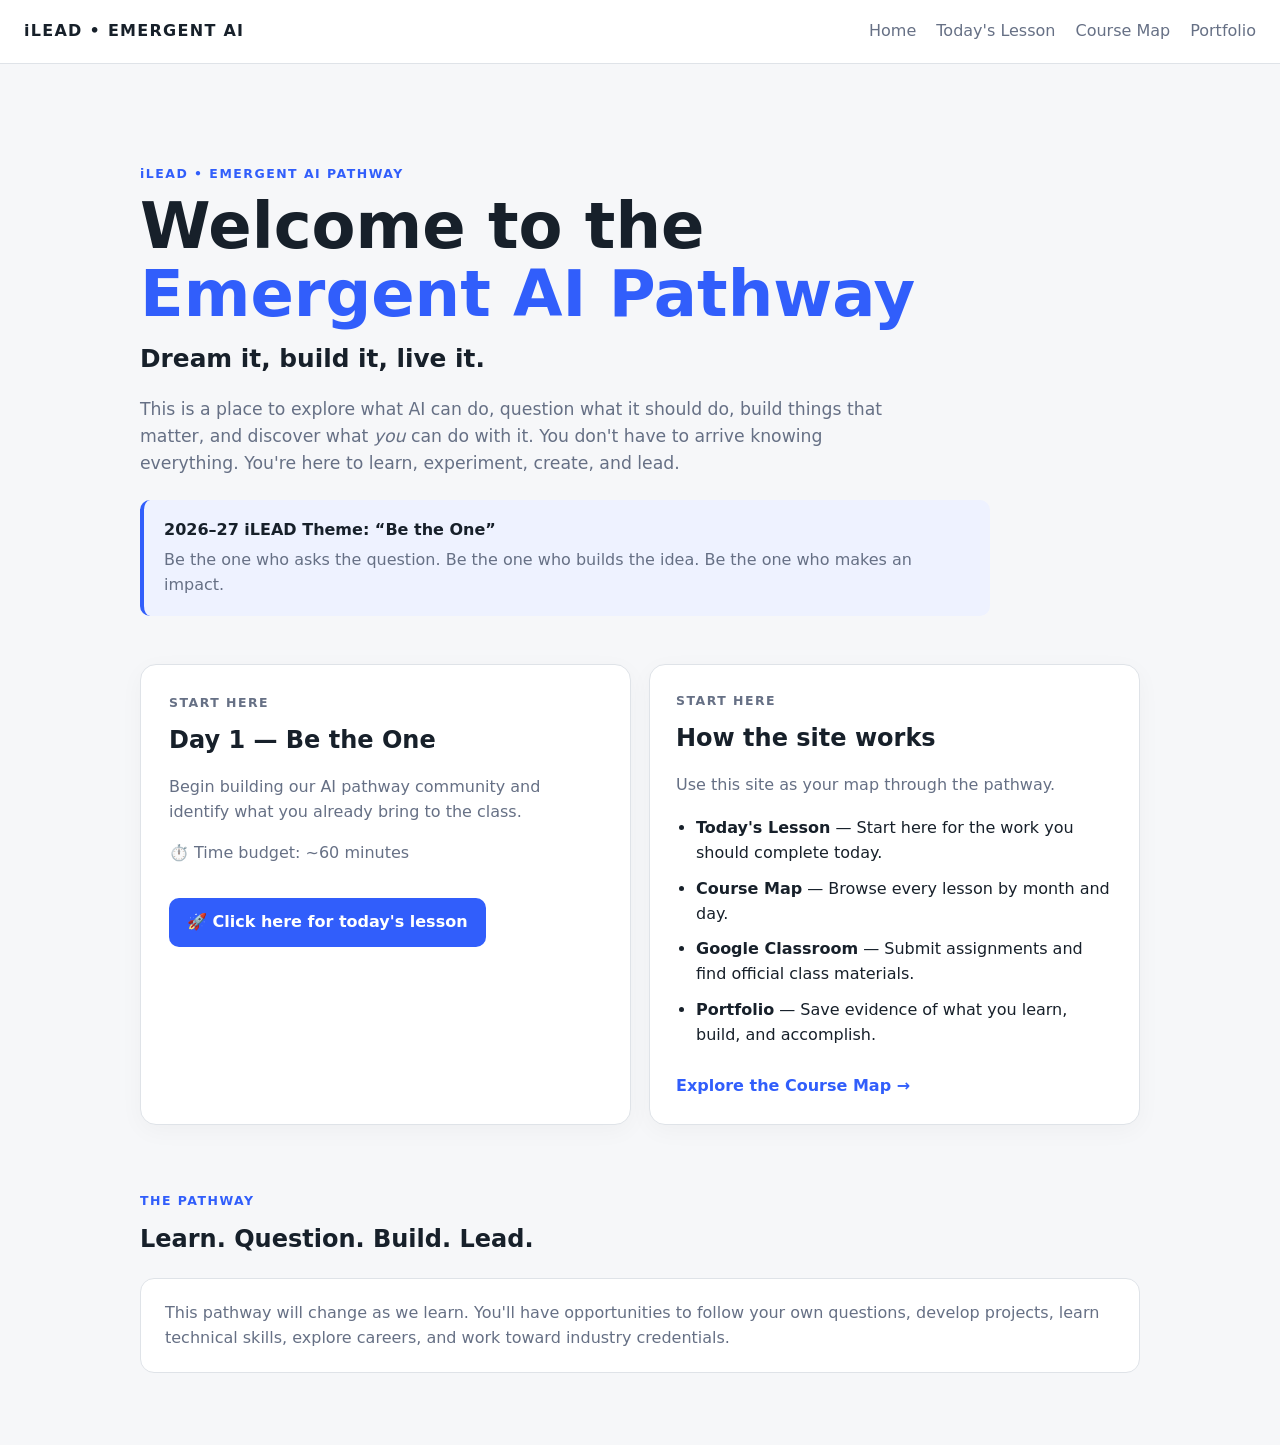
==== commit 7e5ef958: "Update index.html" ====
--- a/index.html
+++ b/index.html
@@ -5,7 +5,14 @@
 <title>Emergent AI Pathway | iLEAD</title><link rel="stylesheet" href="styles.css">
 </head>
 <body>
-<header class="site-header"><a class="brand" href="index.html">iLEAD • EMERGENT AI</a><nav><a href="index.html">Home</a><a href="course-map.html">Course Map</a></nav></header>
+<header class="site-header"><a class="brand" href="index.html">iLEAD • EMERGENT AI</a>
+  <nav>
+    <a href="index.html">Home</a>
+    <a href="today.html">Today's Lesson</a>
+    <a href="course-map.html">Course Map</a>
+    <a href="portfolio.html">Portfolio</a>
+  </nav>
+</header>
 <main class="container">
 <section class="welcome">
 <p class="eyebrow">iLEAD • EMERGENT AI PATHWAY</p>
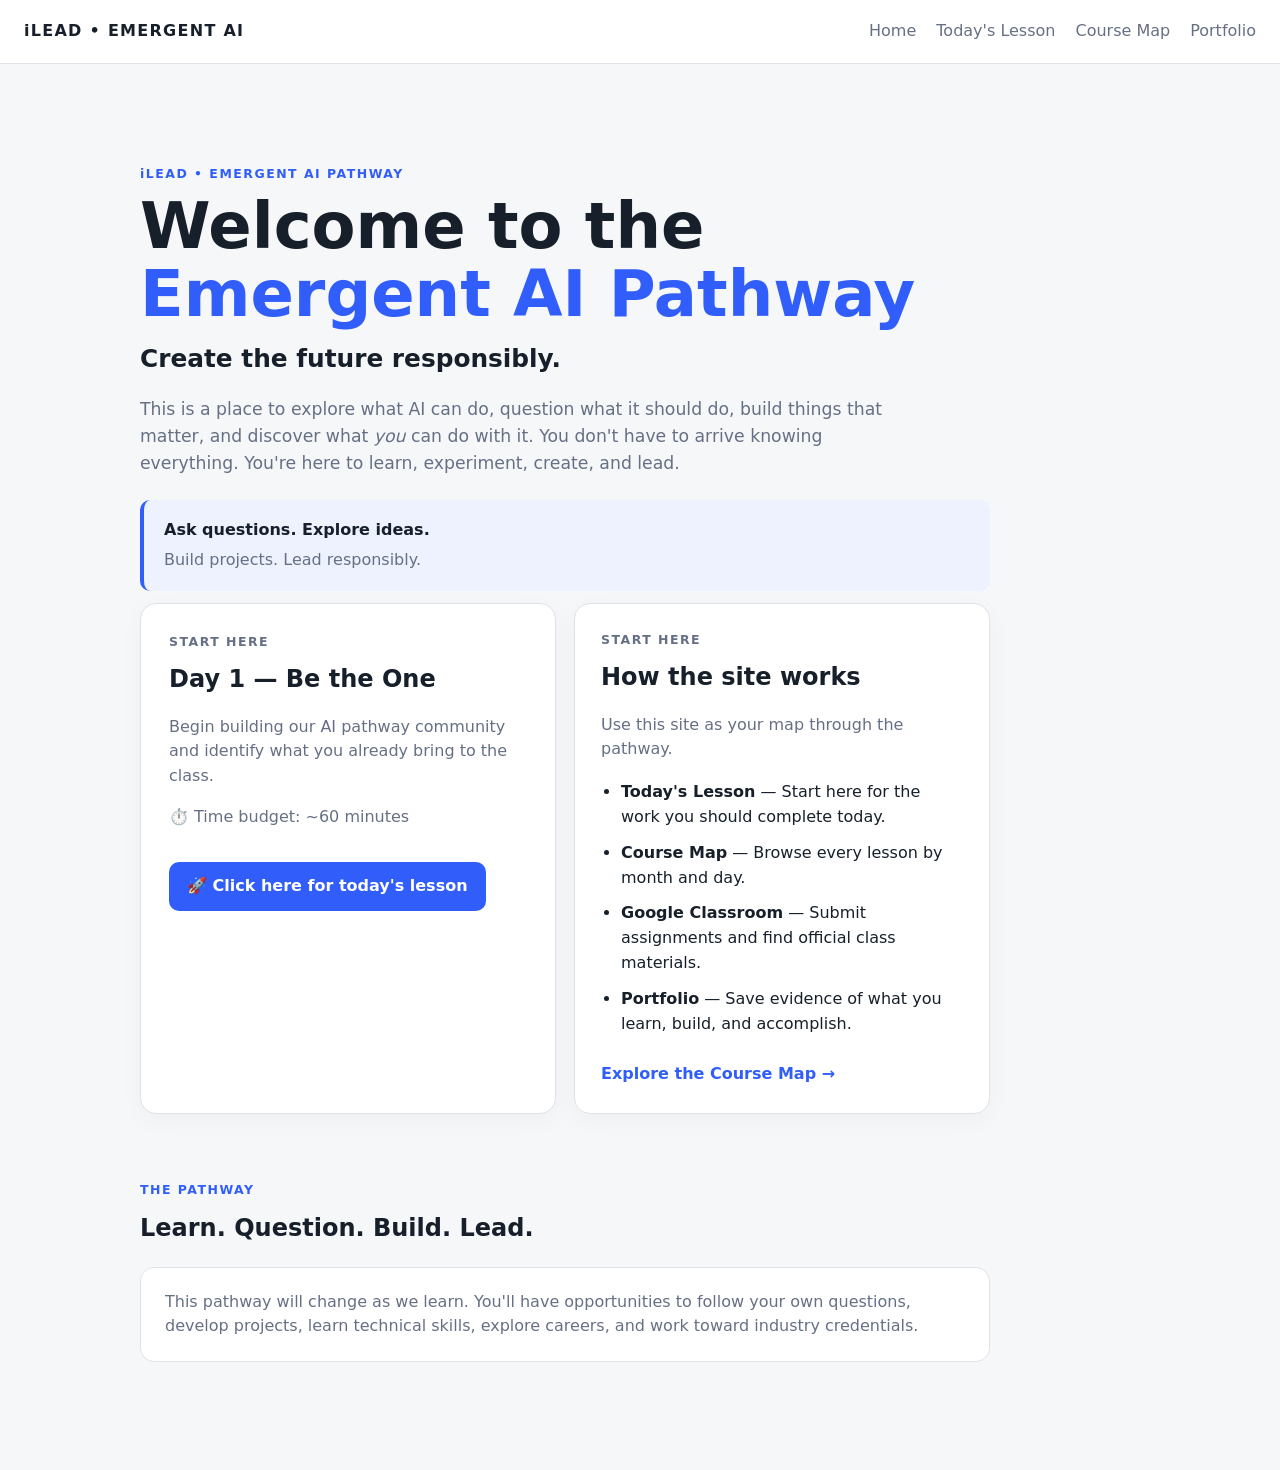
==== commit 12b43f28: "Update index.html" ====
--- a/index.html
+++ b/index.html
@@ -17,10 +17,19 @@
 <section class="welcome">
 <p class="eyebrow">iLEAD • EMERGENT AI PATHWAY</p>
 <h1>Welcome to the<br><span>Emergent AI Pathway</span></h1>
-<p class="welcome-subtitle">Dream it, build it, live it.</p>
+<p class="welcome-subtitle">Create the future responsibly.</p>
 <p class="welcome-text">This is a place to explore what AI can do, question what it should do, build things that matter, and discover what <em>you</em> can do with it. You don't have to arrive knowing everything. You're here to learn, experiment, create, and lead.</p>
-<div class="theme-note"><strong>2026–27 iLEAD Theme: “Be the One”</strong><span>Be the one who asks the question. Be the one who builds the idea. Be the one who makes an impact.</span></div>
-</section>
+<div class="theme-note">
+
+    <strong>
+        Ask questions. Explore ideas.
+    </strong>
+
+    <span>
+        Build projects. Lead responsibly.
+    </span>
+
+</div>
 <section class="home-grid">
 <div id="today-card" class="home-card today-card"></div>
 <div class="home-card"><p class="eyebrow">START HERE</p><h2>How the site works</h2><p>Use this site as your map through the pathway.</p><ul class="site-guide"><li><strong>Today's Lesson</strong> — Start here for the work you should complete today.</li><li><strong>Course Map</strong> — Browse every lesson by month and day.</li><li><strong>Google Classroom</strong> — Submit assignments and find official class materials.</li><li><strong>Portfolio</strong> — Save evidence of what you learn, build, and accomplish.</li></ul><a class="text-link" href="course-map.html">Explore the Course Map →</a></div>
